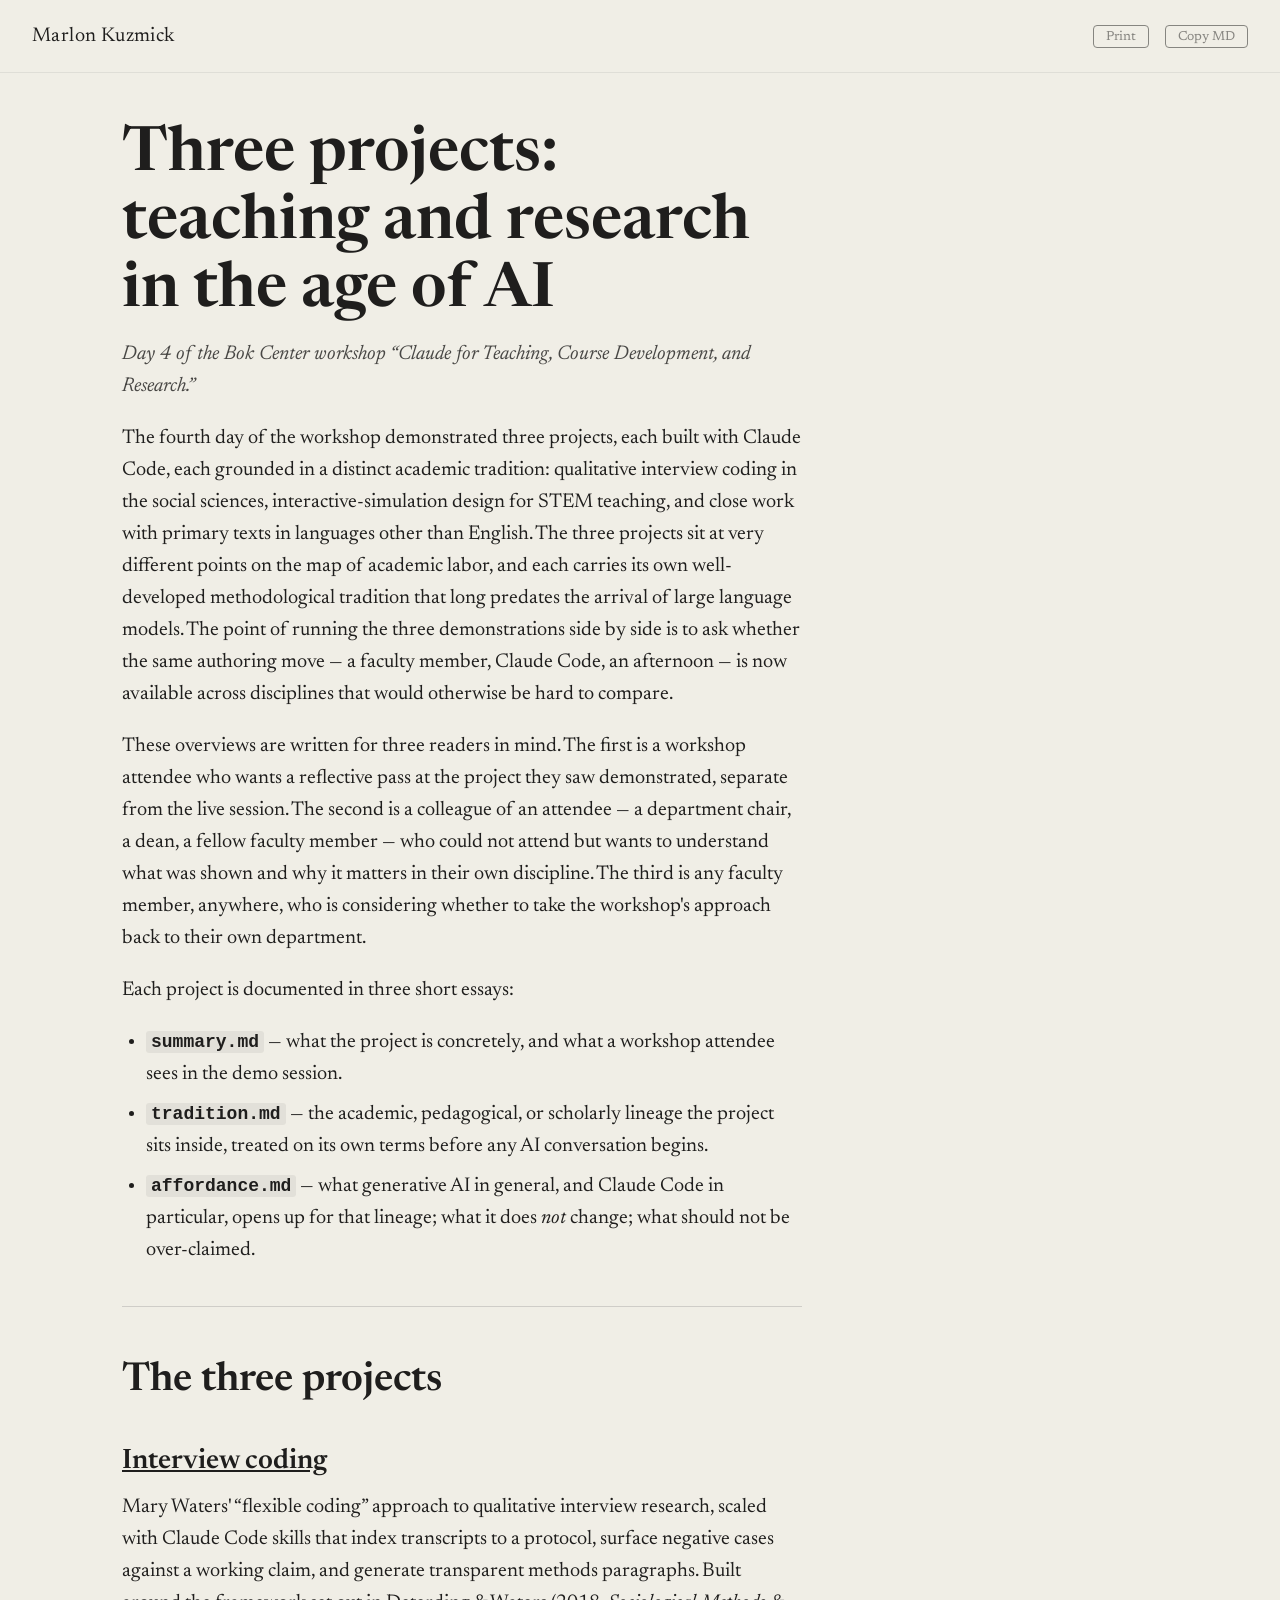
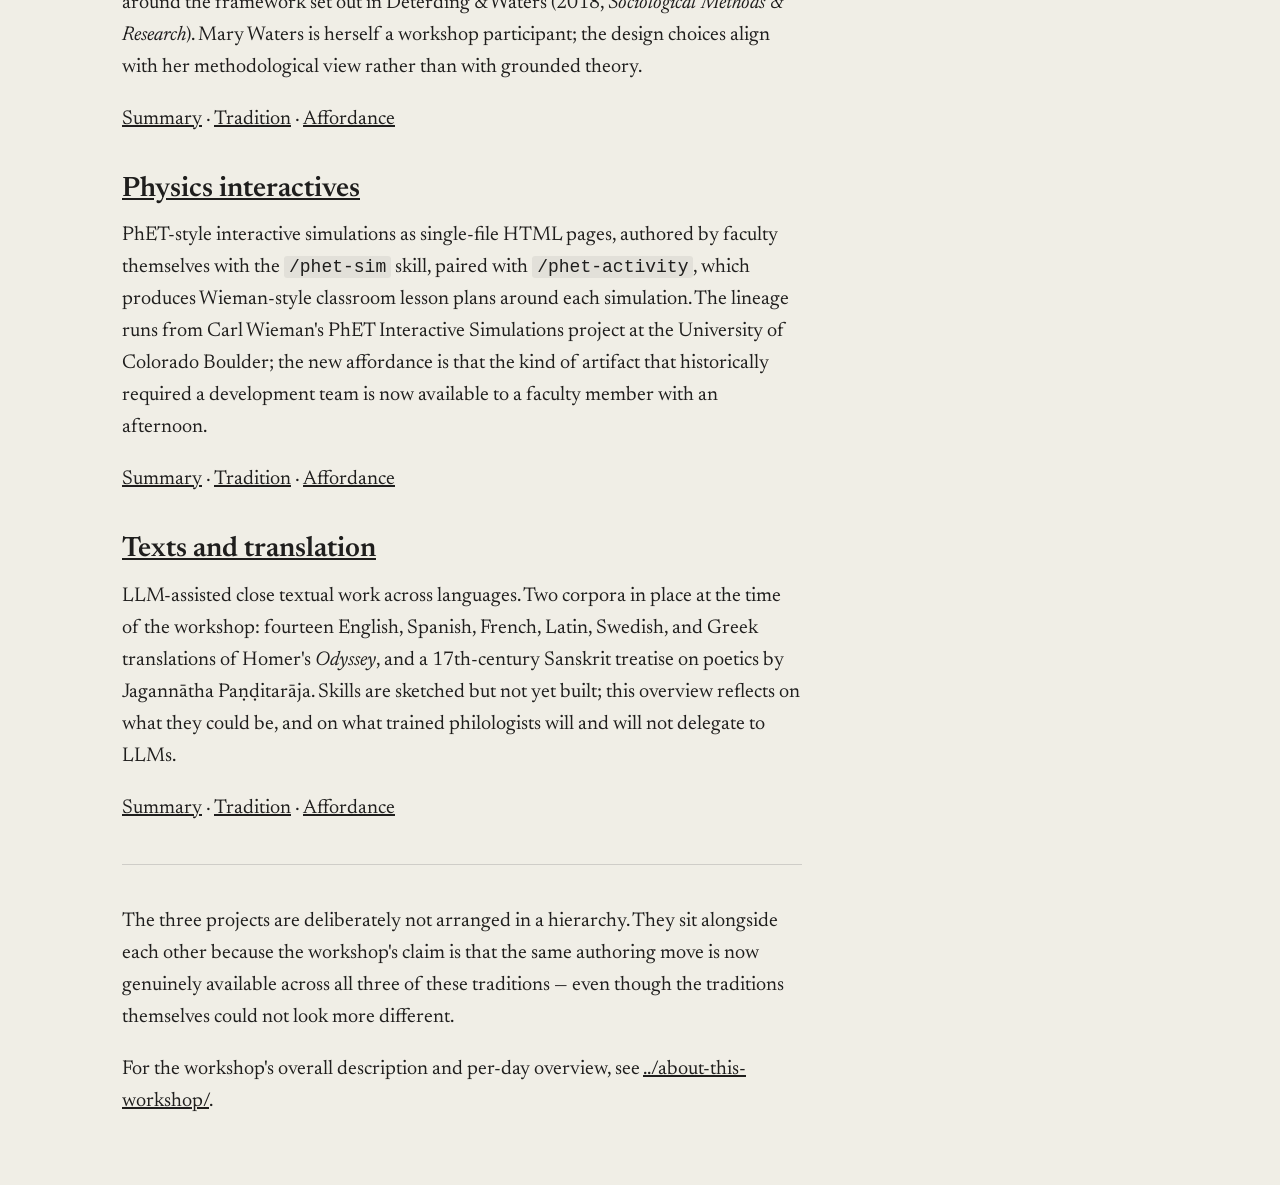
==== _context/day-4/project-overviews/index.html @ 2b9783fa "Updates:" ====
<!doctype html>
<html lang="en">
<head>
  <meta charset="utf-8">
  <meta name="viewport" content="width=device-width, initial-scale=1">
  <title>Three projects: teaching and research in the age of AI — Marlon Kuzmick</title>
  <link rel="preconnect" href="https://fonts.googleapis.com">
  <link rel="preconnect" href="https://fonts.gstatic.com" crossorigin>
  <link href="https://fonts.googleapis.com/css2?family=Newsreader:ital,wght@0,400;0,600;1,400;1,600&display=swap" rel="stylesheet">
  <style>
/* Standalone "Deep thoughts" essay styling.
   Mirrors components/essay-layout.module.css from
   /Users/mk/Development/ai-enhancement-stories (screen + mobile + print)
   with the TOC sidebar and footer-links stripped, plus a floating
   Print/Copy-MD control pair in the header. Light-mode only. */

:root {
  --bg: rgb(240, 238, 230);
  --fg: rgb(31, 30, 29);
}

* {
  box-sizing: border-box;
}

html,
body {
  margin: 0;
  padding: 0;
}

body {
  background: var(--bg);
  color: var(--fg);
  font-family: "Newsreader", "Times New Roman", serif;
  font-size: 20px;
  font-weight: 400;
  line-height: 1.6;
  min-height: 100vh;
}

/* Header */
.site-header {
  display: flex;
  align-items: center;
  justify-content: flex-start;
  padding: 20px 32px;
  position: relative;
  border-bottom: 1px solid rgba(128, 128, 128, 0.15);
}

.author-name {
  font-size: 20px;
  font-weight: 400;
  letter-spacing: 0.02em;
}

.header-controls {
  position: absolute;
  right: 32px;
  display: flex;
  align-items: center;
  gap: 16px;
}

.ctrl-btn {
  background: none;
  border: 1px solid var(--fg);
  color: var(--fg);
  font-family: "Newsreader", "Times New Roman", serif;
  font-size: 13px;
  padding: 4px 12px;
  border-radius: 4px;
  cursor: pointer;
  opacity: 0.5;
  transition: opacity 0.2s ease;
}

.ctrl-btn:hover {
  opacity: 1;
}

/* Layout */
.essay-layout {
  display: flex;
  max-width: 1100px;
  margin: 0 auto;
  padding: 48px 32px;
  gap: 64px;
}

/* Main content */
.essay-content {
  flex: 1;
  max-width: 680px;
}

.essay-content h1 {
  font-size: 62px;
  font-weight: 600;
  line-height: 1.1;
  margin: 0 0 12px 0;
}

.subtitle {
  font-size: 20px;
  font-style: italic;
  margin: 0 0 12px 0;
  opacity: 0.8;
}

.date {
  font-size: 16px;
  margin: 0 0 32px 0;
  opacity: 0.6;
}

.essay-content h2 {
  font-size: 40px;
  font-weight: 600;
  margin: 48px 0 16px 0;
  line-height: 1.3;
}

.essay-content h3 {
  font-size: 28px;
  font-weight: 600;
  margin: 36px 0 12px 0;
  line-height: 1.3;
}

.essay-content h4 {
  font-size: 24px;
  font-weight: 600;
  margin: 32px 0 12px 0;
  line-height: 1.3;
  font-style: italic;
}

.essay-content p {
  margin: 0 0 20px 0;
}

.essay-content em {
  font-style: italic;
}

.essay-content strong {
  font-weight: 600;
}

.essay-content ul,
.essay-content ol {
  margin: 0 0 20px 0;
  padding-left: 24px;
}

.essay-content li {
  margin-bottom: 8px;
}

.essay-content blockquote {
  border-left: 3px solid var(--fg);
  margin: 24px 0;
  padding: 0 0 0 20px;
  opacity: 0.85;
}

.essay-content a {
  color: var(--fg);
  text-decoration: underline;
}

.essay-content hr {
  border: none;
  border-top: 1px solid rgba(128, 128, 128, 0.3);
  margin: 40px 0;
}

.essay-content pre {
  background: rgba(0, 0, 0, 0.04);
  border-radius: 4px;
  padding: 16px 20px;
  overflow-x: auto;
  font-family: ui-monospace, SFMono-Regular, Menlo, monospace;
  font-size: 15px;
  line-height: 1.5;
  margin: 0 0 20px 0;
}

.essay-content code {
  font-family: ui-monospace, SFMono-Regular, Menlo, monospace;
  font-size: 0.9em;
}

.essay-content :not(pre) > code {
  background: rgba(0, 0, 0, 0.06);
  padding: 1px 5px;
  border-radius: 3px;
}

.essay-content table {
  border-collapse: collapse;
  margin: 0 0 20px 0;
  width: 100%;
  font-size: 17px;
}

.essay-content th,
.essay-content td {
  border-bottom: 1px solid rgba(128, 128, 128, 0.3);
  padding: 8px 12px;
  text-align: left;
  vertical-align: top;
}

.essay-content th {
  font-weight: 600;
}

/* Mobile */
@media (max-width: 860px) {
  .essay-layout {
    padding: 32px 20px;
    gap: 0;
  }

  .essay-content {
    max-width: 100%;
  }

  .essay-content h1 {
    font-size: 36px;
  }

  .site-header {
    padding: 16px 20px;
  }

  .header-controls {
    right: 20px;
    gap: 10px;
  }
}

/* Print */
@media print {
  @page {
    margin: 0.75in;
  }

  body {
    background: none;
    color: #000;
    font-size: 11pt;
    line-height: 1.45;
    min-height: 0;
  }

  .site-header,
  .header-controls {
    display: none !important;
  }

  .essay-layout {
    display: block;
    max-width: none;
    padding: 0;
    gap: 0;
  }

  .essay-content {
    max-width: 6.5in;
    margin: 0 auto;
  }

  .essay-content h1 {
    font-size: 22pt;
    line-height: 1.15;
    margin: 0 0 6pt 0;
  }

  .subtitle {
    font-size: 12pt;
    margin: 0 0 6pt 0;
    opacity: 1;
  }

  .date {
    font-size: 10pt;
    margin: 0 0 18pt 0;
    opacity: 1;
  }

  .essay-content h2 {
    font-size: 16pt;
    margin: 20pt 0 6pt 0;
    line-height: 1.25;
    break-after: avoid;
    page-break-after: avoid;
  }

  .essay-content h3 {
    font-size: 13pt;
    margin: 16pt 0 4pt 0;
    line-height: 1.25;
    break-after: avoid;
    page-break-after: avoid;
  }

  .essay-content h4 {
    font-size: 12pt;
    margin: 14pt 0 4pt 0;
    break-after: avoid;
    page-break-after: avoid;
  }

  .essay-content p {
    margin: 0 0 8pt 0;
    orphans: 3;
    widows: 3;
  }

  .essay-content ul,
  .essay-content ol {
    margin: 0 0 8pt 0;
  }

  .essay-content li {
    margin-bottom: 3pt;
  }

  .essay-content blockquote {
    margin: 10pt 0;
    padding-left: 14pt;
    border-left-color: #000;
    opacity: 1;
  }

  .essay-content hr {
    margin: 18pt 0;
  }

  .essay-content a {
    color: #000;
  }
}
  </style>
</head>
<body>
  <header class="site-header">
    <span class="author-name">Marlon Kuzmick</span>
    <div class="header-controls">
      <button type="button" class="ctrl-btn" id="print-btn">Print</button>
      <button type="button" class="ctrl-btn" id="copy-btn">Copy MD</button>
    </div>
  </header>

  <main class="essay-layout">
    <article class="essay-content">
      <h1>Three projects: teaching and research in the age of AI</h1>
      <p class="subtitle">Day 4 of the Bok Center workshop &ldquo;Claude for Teaching, Course Development, and Research.&rdquo;</p>

      <p>The fourth day of the workshop demonstrated three projects, each built with Claude Code, each grounded in a distinct academic tradition: qualitative interview coding in the social sciences, interactive-simulation design for STEM teaching, and close work with primary texts in languages other than English. The three projects sit at very different points on the map of academic labor, and each carries its own well-developed methodological tradition that long predates the arrival of large language models. The point of running the three demonstrations side by side is to ask whether the same authoring move &mdash; a faculty member, Claude Code, an afternoon &mdash; is now available across disciplines that would otherwise be hard to compare.</p>

      <p>These overviews are written for three readers in mind. The first is a workshop attendee who wants a reflective pass at the project they saw demonstrated, separate from the live session. The second is a colleague of an attendee &mdash; a department chair, a dean, a fellow faculty member &mdash; who could not attend but wants to understand what was shown and why it matters in their own discipline. The third is any faculty member, anywhere, who is considering whether to take the workshop's approach back to their own department.</p>

      <p>Each project is documented in three short essays:</p>

      <ul>
        <li><strong><code>summary.md</code></strong> &mdash; what the project is concretely, and what a workshop attendee sees in the demo session.</li>
        <li><strong><code>tradition.md</code></strong> &mdash; the academic, pedagogical, or scholarly lineage the project sits inside, treated on its own terms before any AI conversation begins.</li>
        <li><strong><code>affordance.md</code></strong> &mdash; what generative AI in general, and Claude Code in particular, opens up for that lineage; what it does <em>not</em> change; what should not be over-claimed.</li>
      </ul>

      <hr>

      <h2>The three projects</h2>

      <h3><a href="interview-coding/summary.html">Interview coding</a></h3>

      <p>Mary Waters' &ldquo;flexible coding&rdquo; approach to qualitative interview research, scaled with Claude Code skills that index transcripts to a protocol, surface negative cases against a working claim, and generate transparent methods paragraphs. Built around the framework set out in Deterding &amp; Waters (2018, <em>Sociological Methods &amp; Research</em>). Mary Waters is herself a workshop participant; the design choices align with her methodological view rather than with grounded theory.</p>

      <p><a href="interview-coding/summary.html">Summary</a> &middot; <a href="interview-coding/tradition.html">Tradition</a> &middot; <a href="interview-coding/affordance.html">Affordance</a></p>

      <h3><a href="physics-interactives/summary.md">Physics interactives</a></h3>

      <p>PhET-style interactive simulations as single-file HTML pages, authored by faculty themselves with the <code>/phet-sim</code> skill, paired with <code>/phet-activity</code>, which produces Wieman-style classroom lesson plans around each simulation. The lineage runs from Carl Wieman's PhET Interactive Simulations project at the University of Colorado Boulder; the new affordance is that the kind of artifact that historically required a development team is now available to a faculty member with an afternoon.</p>

      <p><a href="physics-interactives/summary.md">Summary</a> &middot; <a href="physics-interactives/tradition.md">Tradition</a> &middot; <a href="physics-interactives/affordance.md">Affordance</a></p>

      <h3><a href="texts-and-translation/summary.md">Texts and translation</a></h3>

      <p>LLM-assisted close textual work across languages. Two corpora in place at the time of the workshop: fourteen English, Spanish, French, Latin, Swedish, and Greek translations of Homer's <em>Odyssey</em>, and a 17th-century Sanskrit treatise on poetics by Jagann&#257;tha Pa&#7751;&#7693;itar&#257;ja. Skills are sketched but not yet built; this overview reflects on what they could be, and on what trained philologists will and will not delegate to LLMs.</p>

      <p><a href="texts-and-translation/summary.md">Summary</a> &middot; <a href="texts-and-translation/tradition.md">Tradition</a> &middot; <a href="texts-and-translation/affordance.md">Affordance</a></p>

      <hr>

      <p>The three projects are deliberately not arranged in a hierarchy. They sit alongside each other because the workshop's claim is that the same authoring move is now genuinely available across all three of these traditions &mdash; even though the traditions themselves could not look more different.</p>

      <p>For the workshop's overall description and per-day overview, see <a href="../../about-this-workshop/">../about-this-workshop/</a>.</p>
    </article>
  </main>

  <script type="text/x-markdown-source" id="source-md"># Three projects: teaching and research in the age of AI

*Day 4 of the Bok Center workshop "Claude for Teaching, Course Development, and Research."*

The fourth day of the workshop demonstrated three projects, each built with Claude Code, each grounded in a distinct academic tradition: qualitative interview coding in the social sciences, interactive-simulation design for STEM teaching, and close work with primary texts in languages other than English. The three projects sit at very different points on the map of academic labor, and each carries its own well-developed methodological tradition that long predates the arrival of large language models. The point of running the three demonstrations side by side is to ask whether the same authoring move — a faculty member, Claude Code, an afternoon — is now available across disciplines that would otherwise be hard to compare.

These overviews are written for three readers in mind. The first is a workshop attendee who wants a reflective pass at the project they saw demonstrated, separate from the live session. The second is a colleague of an attendee — a department chair, a dean, a fellow faculty member — who could not attend but wants to understand what was shown and why it matters in their own discipline. The third is any faculty member, anywhere, who is considering whether to take the workshop's approach back to their own department.

Each project is documented in three short essays:

- **`summary.md`** — what the project is concretely, and what a workshop attendee sees in the demo session.
- **`tradition.md`** — the academic, pedagogical, or scholarly lineage the project sits inside, treated on its own terms before any AI conversation begins.
- **`affordance.md`** — what generative AI in general, and Claude Code in particular, opens up for that lineage; what it does *not* change; what should not be over-claimed.

---

## The three projects

### [Interview coding](interview-coding/summary.md)

Mary Waters' "flexible coding" approach to qualitative interview research, scaled with Claude Code skills that index transcripts to a protocol, surface negative cases against a working claim, and generate transparent methods paragraphs. Built around the framework set out in Deterding & Waters (2018, *Sociological Methods & Research*). Mary Waters is herself a workshop participant; the design choices align with her methodological view rather than with grounded theory.

[Summary](interview-coding/summary.md) · [Tradition](interview-coding/tradition.md) · [Affordance](interview-coding/affordance.md)

### [Physics interactives](physics-interactives/summary.md)

PhET-style interactive simulations as single-file HTML pages, authored by faculty themselves with the `/phet-sim` skill, paired with `/phet-activity`, which produces Wieman-style classroom lesson plans around each simulation. The lineage runs from Carl Wieman's PhET Interactive Simulations project at the University of Colorado Boulder; the new affordance is that the kind of artifact that historically required a development team is now available to a faculty member with an afternoon.

[Summary](physics-interactives/summary.md) · [Tradition](physics-interactives/tradition.md) · [Affordance](physics-interactives/affordance.md)

### [Texts and translation](texts-and-translation/summary.md)

LLM-assisted close textual work across languages. Two corpora in place at the time of the workshop: fourteen English, Spanish, French, Latin, Swedish, and Greek translations of Homer's *Odyssey*, and a 17th-century Sanskrit treatise on poetics by Jagannātha Paṇḍitarāja. Skills are sketched but not yet built; this overview reflects on what they could be, and on what trained philologists will and will not delegate to LLMs.

[Summary](texts-and-translation/summary.md) · [Tradition](texts-and-translation/tradition.md) · [Affordance](texts-and-translation/affordance.md)

---

The three projects are deliberately not arranged in a hierarchy. They sit alongside each other because the workshop's claim is that the same authoring move is now genuinely available across all three of these traditions — even though the traditions themselves could not look more different.

For the workshop's overall description and per-day overview, see [../about-this-workshop/](../../about-this-workshop/).
</script>

  <script>
    (function () {
      var copyBtn = document.getElementById('copy-btn');
      var printBtn = document.getElementById('print-btn');
      var src = document.getElementById('source-md');

      printBtn.addEventListener('click', function () {
        window.print();
      });

      copyBtn.addEventListener('click', function () {
        var text = src.textContent;
        var done = function () {
          var prev = copyBtn.textContent;
          copyBtn.textContent = 'Copied';
          setTimeout(function () { copyBtn.textContent = prev === 'Copied' ? 'Copy MD' : prev; }, 2000);
        };
        if (navigator.clipboard && navigator.clipboard.writeText) {
          navigator.clipboard.writeText(text).then(done, function () {
            fallbackCopy(text); done();
          });
        } else {
          fallbackCopy(text); done();
        }
      });

      function fallbackCopy(text) {
        var ta = document.createElement('textarea');
        ta.value = text;
        ta.setAttribute('readonly', '');
        ta.style.position = 'fixed';
        ta.style.opacity = '0';
        document.body.appendChild(ta);
        ta.select();
        try { document.execCommand('copy'); } catch (e) {}
        document.body.removeChild(ta);
      }
    })();
  </script>
</body>
</html>
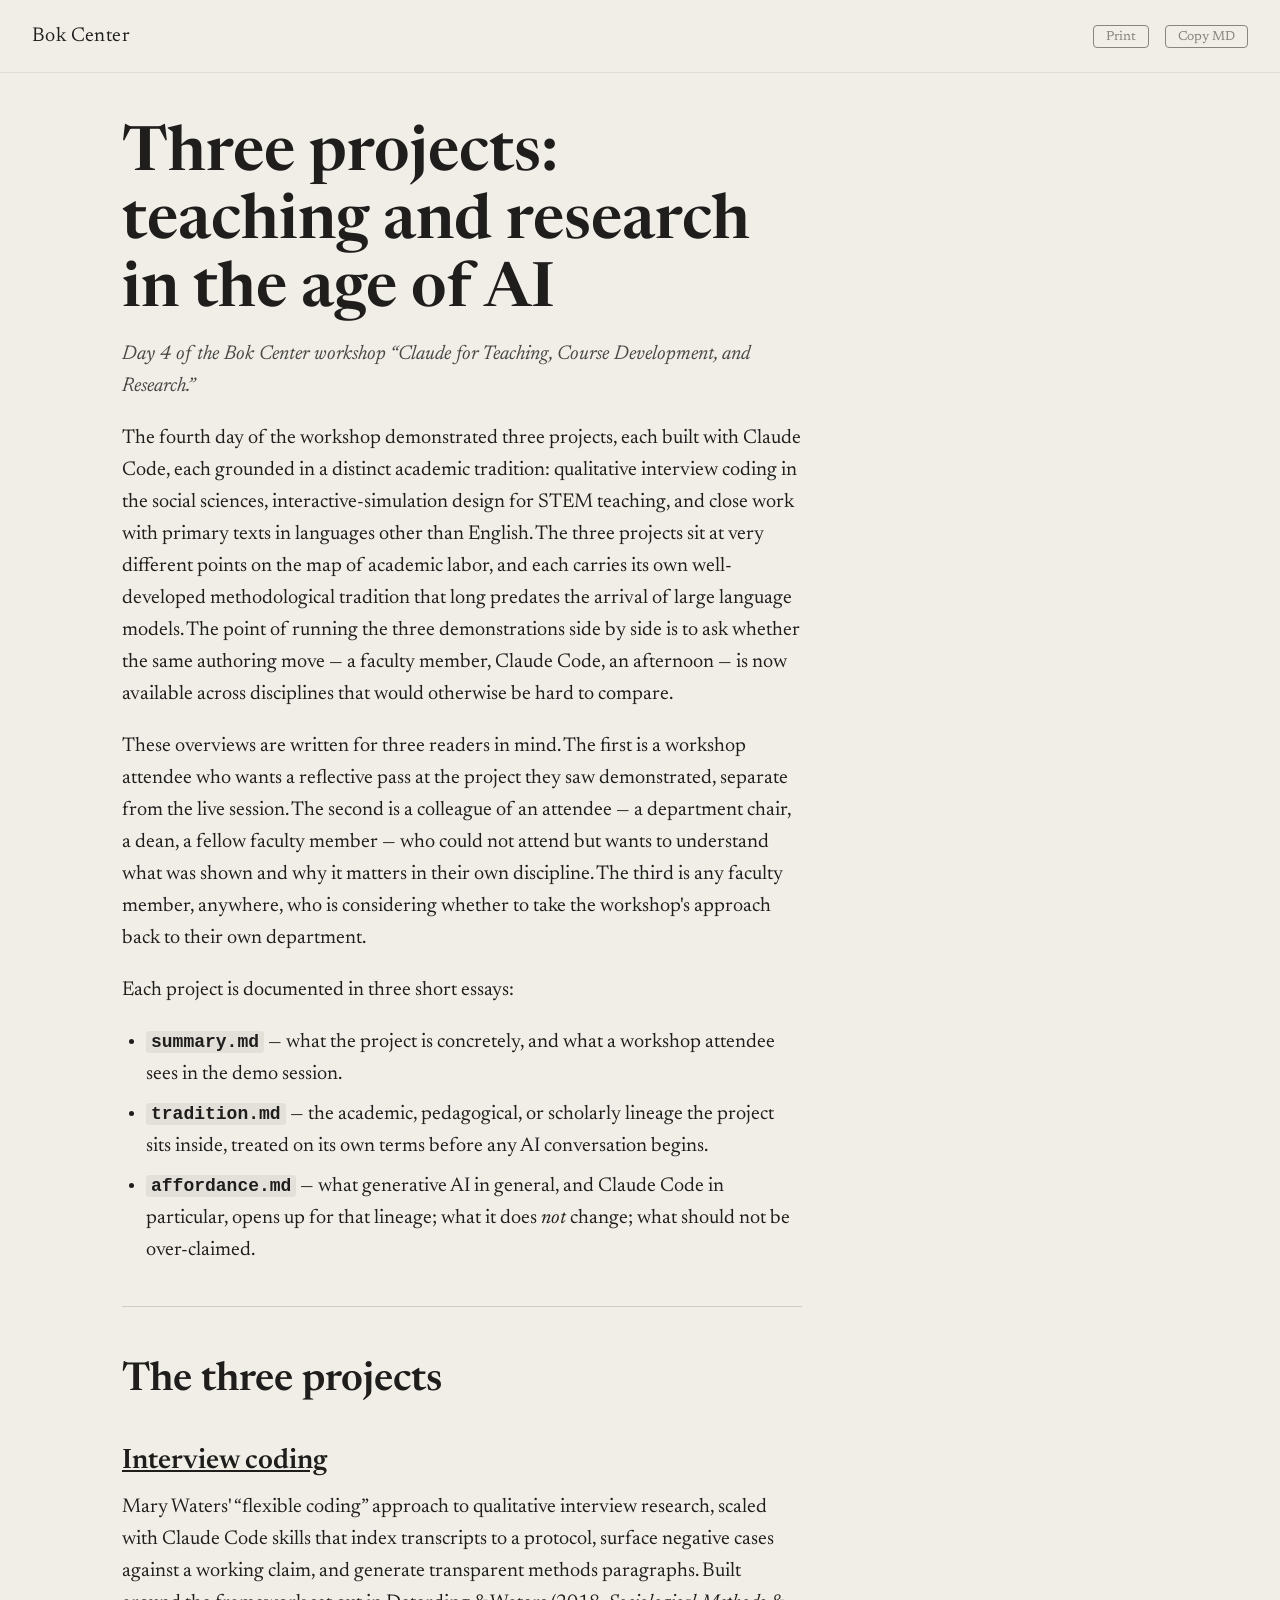
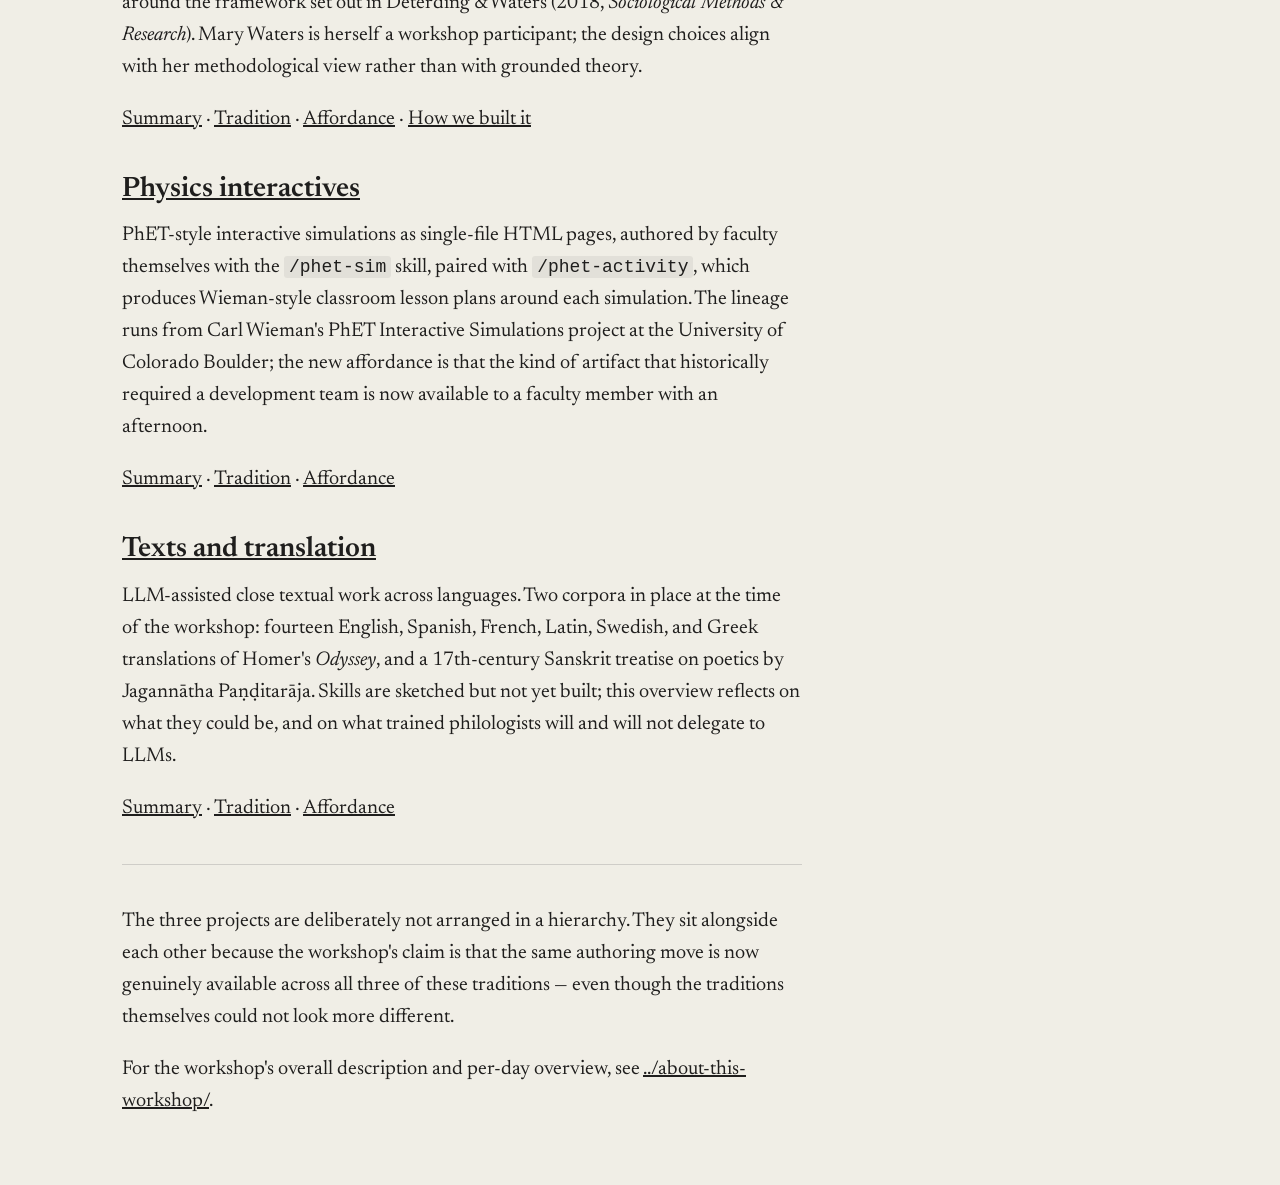
==== commit 4261aab9: "Updates:" ====
--- a/_context/day-4/project-overviews/index.html
+++ b/_context/day-4/project-overviews/index.html
@@ -3,7 +3,7 @@
 <head>
   <meta charset="utf-8">
   <meta name="viewport" content="width=device-width, initial-scale=1">
-  <title>Three projects: teaching and research in the age of AI — Marlon Kuzmick</title>
+  <title>Three projects: teaching and research in the age of AI — Bok Center</title>
   <link rel="preconnect" href="https://fonts.googleapis.com">
   <link rel="preconnect" href="https://fonts.gstatic.com" crossorigin>
   <link href="https://fonts.googleapis.com/css2?family=Newsreader:ital,wght@0,400;0,600;1,400;1,600&display=swap" rel="stylesheet">
@@ -349,7 +349,7 @@
 </head>
 <body>
   <header class="site-header">
-    <span class="author-name">Marlon Kuzmick</span>
+    <span class="author-name">Bok Center</span>
     <div class="header-controls">
       <button type="button" class="ctrl-btn" id="print-btn">Print</button>
       <button type="button" class="ctrl-btn" id="copy-btn">Copy MD</button>
@@ -381,7 +381,7 @@
 
       <p>Mary Waters' &ldquo;flexible coding&rdquo; approach to qualitative interview research, scaled with Claude Code skills that index transcripts to a protocol, surface negative cases against a working claim, and generate transparent methods paragraphs. Built around the framework set out in Deterding &amp; Waters (2018, <em>Sociological Methods &amp; Research</em>). Mary Waters is herself a workshop participant; the design choices align with her methodological view rather than with grounded theory.</p>
 
-      <p><a href="interview-coding/summary.html">Summary</a> &middot; <a href="interview-coding/tradition.html">Tradition</a> &middot; <a href="interview-coding/affordance.html">Affordance</a></p>
+      <p><a href="interview-coding/summary.html">Summary</a> &middot; <a href="interview-coding/tradition.html">Tradition</a> &middot; <a href="interview-coding/affordance.html">Affordance</a> &middot; <a href="interview-coding/walkthrough.html">How we built it</a></p>
 
       <h3><a href="physics-interactives/summary.md">Physics interactives</a></h3>
 
@@ -425,7 +425,7 @@
 
 Mary Waters' "flexible coding" approach to qualitative interview research, scaled with Claude Code skills that index transcripts to a protocol, surface negative cases against a working claim, and generate transparent methods paragraphs. Built around the framework set out in Deterding & Waters (2018, *Sociological Methods & Research*). Mary Waters is herself a workshop participant; the design choices align with her methodological view rather than with grounded theory.
 
-[Summary](interview-coding/summary.md) · [Tradition](interview-coding/tradition.md) · [Affordance](interview-coding/affordance.md)
+[Summary](interview-coding/summary.md) · [Tradition](interview-coding/tradition.md) · [Affordance](interview-coding/affordance.md) · [How we built it](interview-coding/walkthrough.md)
 
 ### [Physics interactives](physics-interactives/summary.md)
 
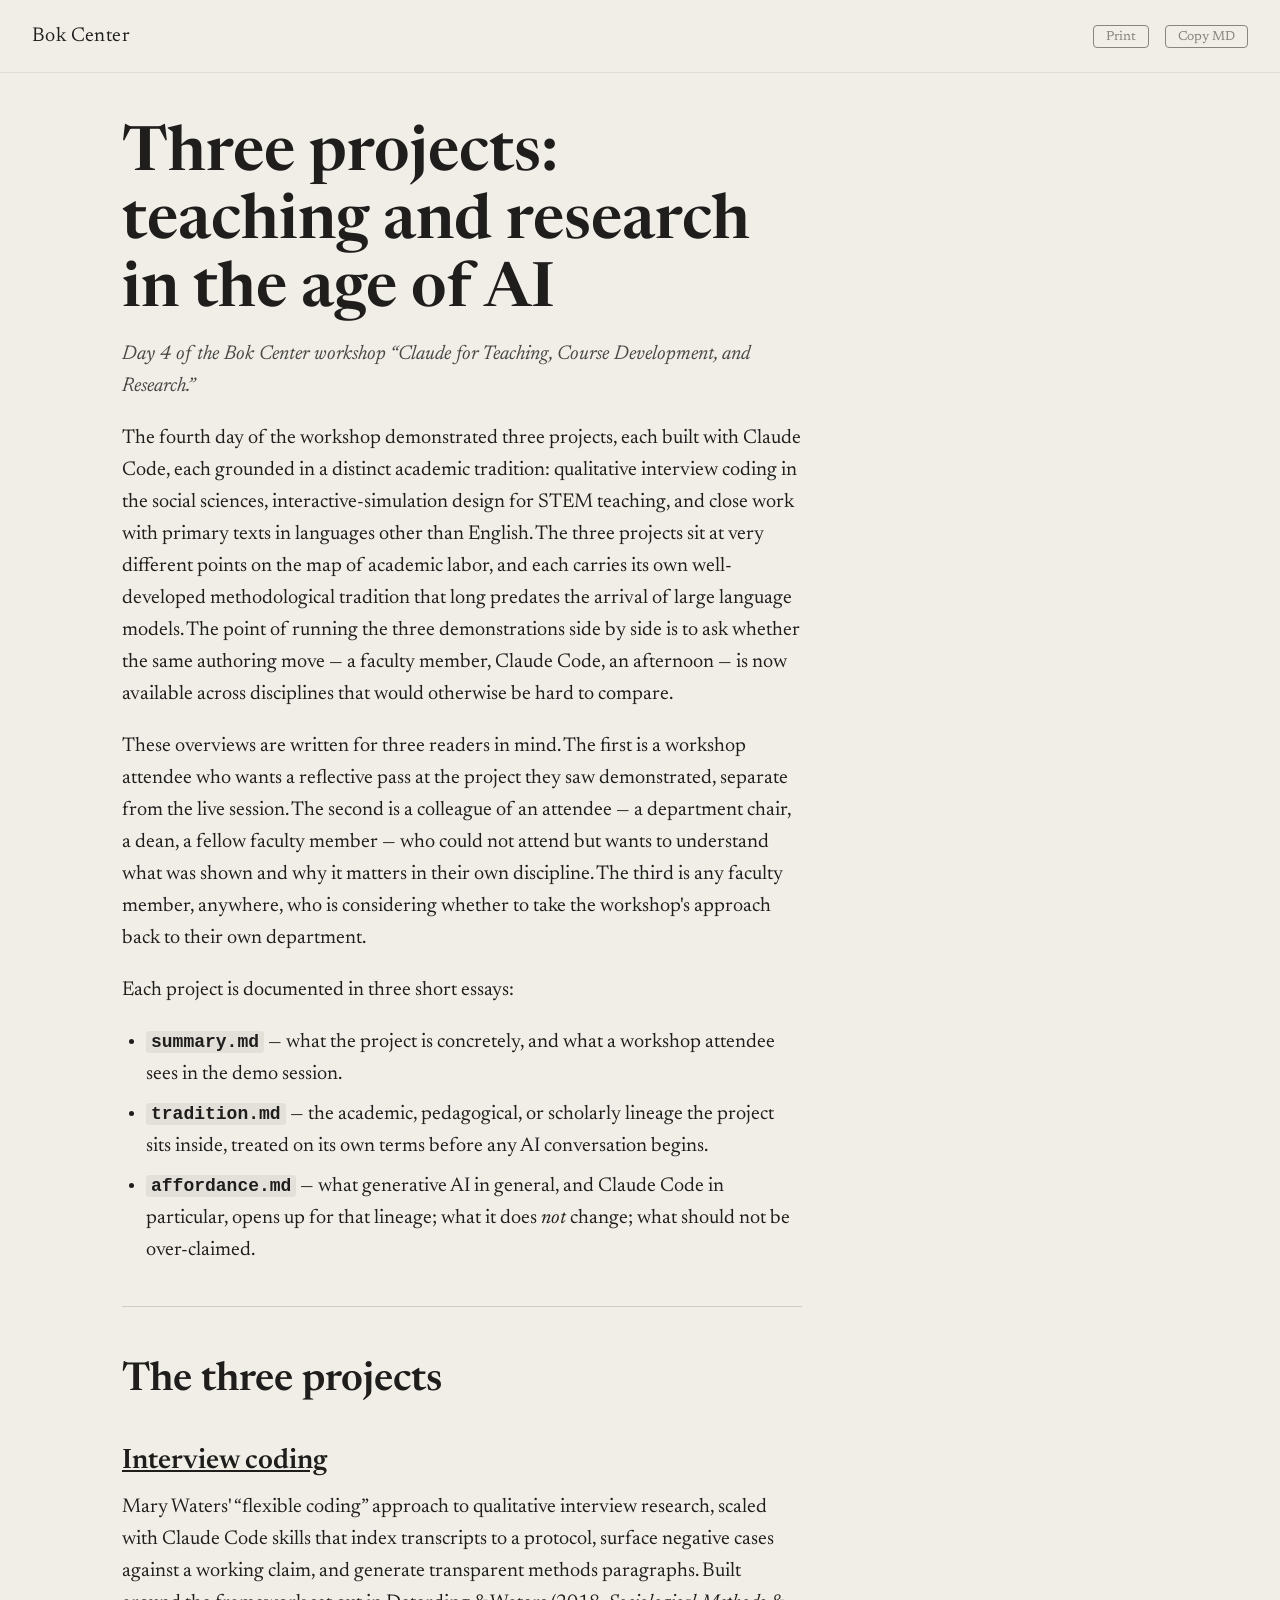
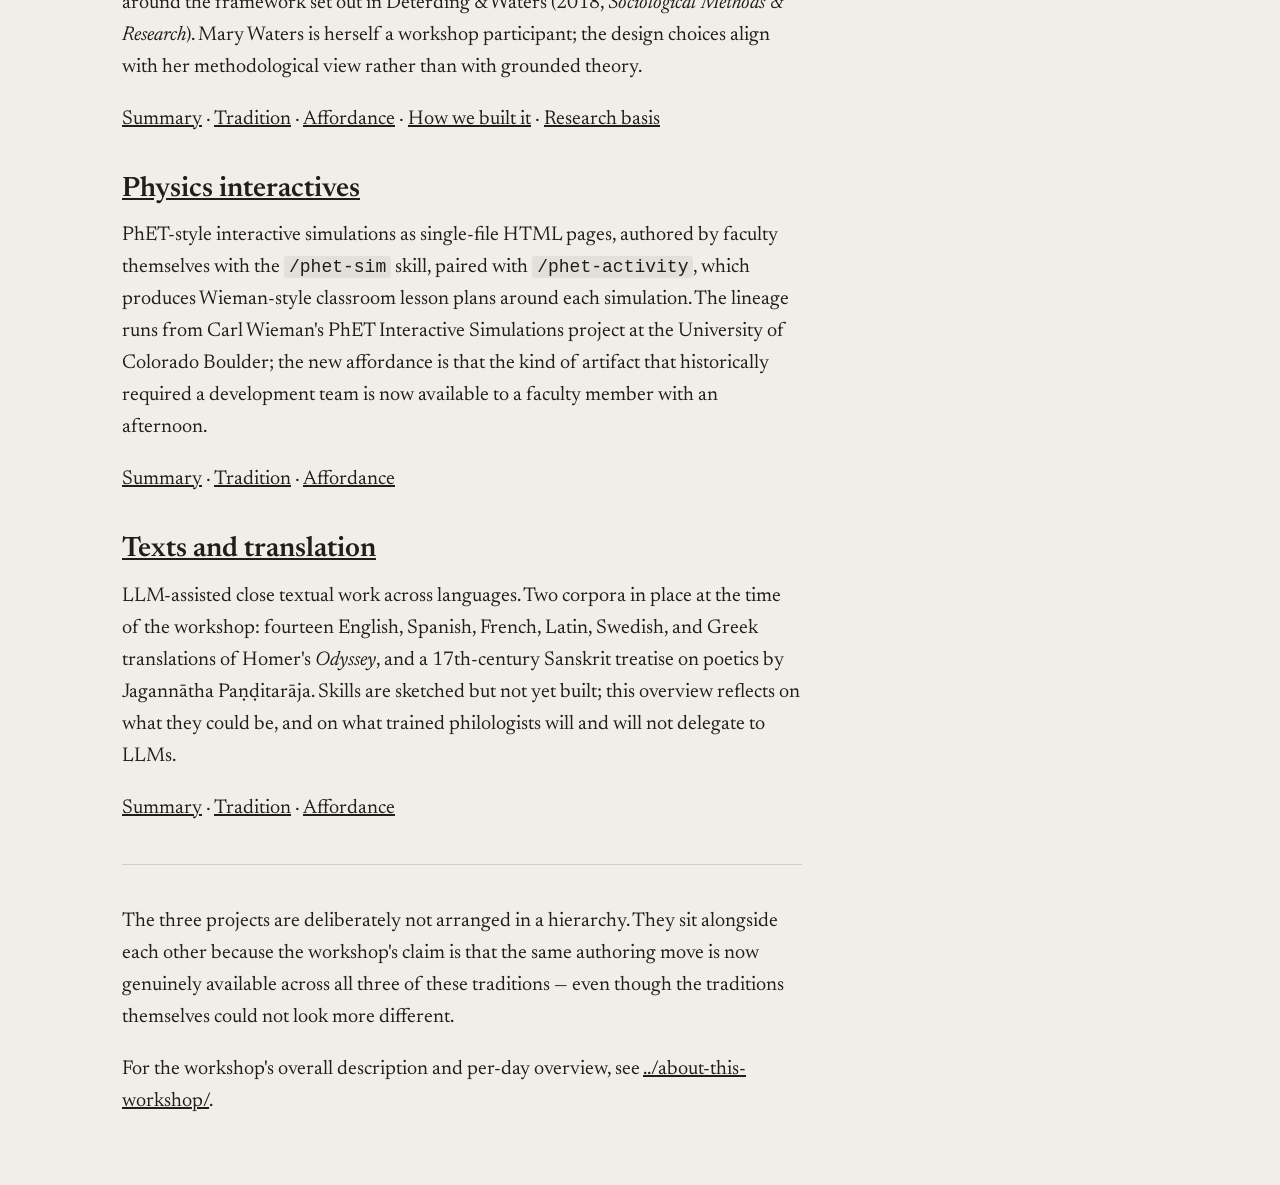
==== commit 48e9308a: "Updates:" ====
--- a/_context/day-4/project-overviews/index.html
+++ b/_context/day-4/project-overviews/index.html
@@ -381,13 +381,13 @@
 
       <p>Mary Waters' &ldquo;flexible coding&rdquo; approach to qualitative interview research, scaled with Claude Code skills that index transcripts to a protocol, surface negative cases against a working claim, and generate transparent methods paragraphs. Built around the framework set out in Deterding &amp; Waters (2018, <em>Sociological Methods &amp; Research</em>). Mary Waters is herself a workshop participant; the design choices align with her methodological view rather than with grounded theory.</p>
 
-      <p><a href="interview-coding/summary.html">Summary</a> &middot; <a href="interview-coding/tradition.html">Tradition</a> &middot; <a href="interview-coding/affordance.html">Affordance</a> &middot; <a href="interview-coding/walkthrough.html">How we built it</a></p>
-
-      <h3><a href="physics-interactives/summary.md">Physics interactives</a></h3>
+      <p><a href="interview-coding/summary.html">Summary</a> &middot; <a href="interview-coding/tradition.html">Tradition</a> &middot; <a href="interview-coding/affordance.html">Affordance</a> &middot; <a href="interview-coding/walkthrough.html">How we built it</a> &middot; <a href="../projects/interview-coding/research-result.html">Research basis</a></p>
+
+      <h3><a href="physics-interactives/summary.html">Physics interactives</a></h3>
 
       <p>PhET-style interactive simulations as single-file HTML pages, authored by faculty themselves with the <code>/phet-sim</code> skill, paired with <code>/phet-activity</code>, which produces Wieman-style classroom lesson plans around each simulation. The lineage runs from Carl Wieman's PhET Interactive Simulations project at the University of Colorado Boulder; the new affordance is that the kind of artifact that historically required a development team is now available to a faculty member with an afternoon.</p>
 
-      <p><a href="physics-interactives/summary.md">Summary</a> &middot; <a href="physics-interactives/tradition.md">Tradition</a> &middot; <a href="physics-interactives/affordance.md">Affordance</a></p>
+      <p><a href="physics-interactives/summary.html">Summary</a> &middot; <a href="physics-interactives/tradition.md">Tradition</a> &middot; <a href="physics-interactives/affordance.md">Affordance</a></p>
 
       <h3><a href="texts-and-translation/summary.md">Texts and translation</a></h3>
 
